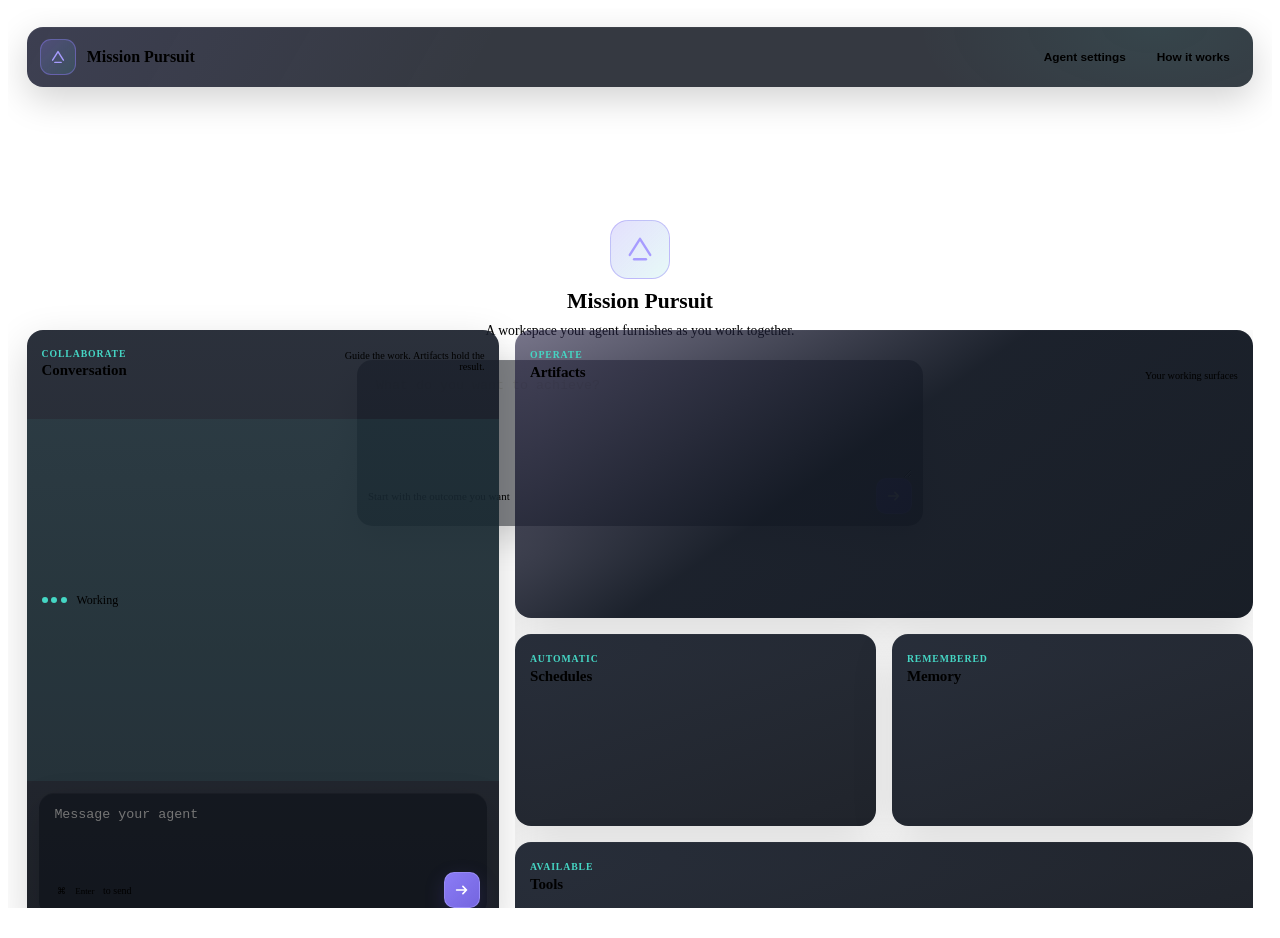
==== host/apps/mission_pursuit/ui/index.html @ bd322bb8 "Sync TrustyClaw" ====
<!DOCTYPE html>
<html lang="en">
<head>
<meta charset="utf-8">
<meta name="viewport" content="width=device-width, initial-scale=1">
<title>Mission Pursuit</title>
<link rel="stylesheet" href="/admin_ui.css">
<link rel="stylesheet" href="mission_pursuit.css">
</head>
<body>
<main class="app-shell">
  <header class="app-frame-head">
    <div class="app-title-group">
      <div class="app-mark" aria-hidden="true">
        <svg width="18" height="18" viewBox="0 0 20 20"><path d="M4 13.5 10 4l6 9.5" fill="none" stroke="currentColor" stroke-width="1.6" stroke-linecap="round" stroke-linejoin="round"/><path d="M6.5 16h7" stroke="currentColor" stroke-width="1.6" stroke-linecap="round"/></svg>
      </div>
      <div>
        <h1 class="app-frame-title">Mission Pursuit</h1>
      </div>
    </div>
    <div class="app-frame-actions">
      <button class="header-action" id="agent-settings-toggle" aria-expanded="false" aria-controls="agent-settings-popover" disabled>Agent settings</button>
      <button class="header-action" id="info-toggle" aria-expanded="false" aria-controls="info-popover">How it works</button>
      <div id="agent-settings-popover" class="anchored-popover settings-popover" role="dialog" aria-labelledby="agent-settings-title" hidden>
        <div class="settings-head">
          <div>
            <span class="popover-eyebrow">Agent</span>
            <h3 id="agent-settings-title">Choose how your agent works</h3>
            <p>These settings apply to chat and scheduled work.</p>
          </div>
          <button class="icon-button" id="agent-settings-cancel" aria-label="Close agent settings">&times;</button>
        </div>
        <div class="settings-fields">
          <label class="field">
            <span class="field-label">Runtime</span>
            <select id="agent-runtime"></select>
          </label>
          <label class="field">
            <span class="field-label">Model</span>
            <select id="agent-model"></select>
          </label>
          <label class="field">
            <span class="field-label">Effort</span>
            <select id="agent-effort"></select>
          </label>
        </div>
        <div id="agent-settings-warning" class="settings-warning" hidden>
          Changing the agent restarts its short-term memory. Your goal, artifacts,
          schedules, memories, and activity stay here.
        </div>
        <div class="settings-actions">
          <span id="agent-settings-note" class="muted"></span>
          <button class="settings-apply sm" id="agent-settings-apply" disabled>Apply changes</button>
        </div>
      </div>
      <div id="info-popover" class="anchored-popover info-popover" role="dialog" aria-labelledby="info-title" hidden>
        <div class="popover-head">
          <div>
            <span class="popover-eyebrow">Your workspace</span>
            <h3 id="info-title">How Mission Pursuit works</h3>
          </div>
        </div>
        <div class="info-steps">
          <div class="info-step">
            <span class="info-step-number">1</span>
            <div><strong>Set the mission together</strong><p>Tell the agent what you want to achieve and agree on how progress will be measured.</p></div>
          </div>
          <div class="info-step">
            <span class="info-step-number">2</span>
            <div><strong>Work through artifacts</strong><p>The agent builds plans, trackers, reports, and controls here. Open them to review or take action.</p></div>
          </div>
          <div class="info-step">
            <span class="info-step-number">3</span>
            <div><strong>Keep moving while you are away</strong><p>Schedules continue useful work, while memory keeps important decisions and preferences available.</p></div>
          </div>
        </div>
      </div>
    </div>
  </header>
  <div id="status" class="app-status" hidden></div>

  <div id="hero" class="hero" hidden>
    <div class="hero-inner">
      <div class="hero-mark" aria-hidden="true">
        <svg width="34" height="34" viewBox="0 0 20 20"><path d="M4 13.5 10 4l6 9.5" fill="none" stroke="currentColor" stroke-width="1.4" stroke-linecap="round" stroke-linejoin="round"/><path d="M6.5 16h7" stroke="currentColor" stroke-width="1.4" stroke-linecap="round"/></svg>
      </div>
      <h2 class="hero-title">Mission Pursuit</h2>
      <p class="hero-sub">A workspace your agent furnishes as you work together.</p>
      <div class="hero-composer composer-surface">
        <textarea id="hero-input" rows="3" placeholder="What do you want to achieve?"></textarea>
        <div class="hero-controls">
          <span>Start with the outcome you want</span>
          <button class="send-button" id="hero-send" aria-label="Start" title="Start mission">
            <svg width="18" height="18" viewBox="0 0 20 20" aria-hidden="true"><path d="M4 10h11M11 6l4 4-4 4" fill="none" stroke="currentColor" stroke-width="1.8" stroke-linecap="round" stroke-linejoin="round"/></svg>
          </button>
        </div>
      </div>
    </div>
  </div>

  <div id="workspace" class="workspace" hidden>
    <section class="conversation" aria-label="Conversation">
      <div class="conversation-head">
        <div><span class="panel-eyebrow">Collaborate</span><h2>Conversation</h2></div>
        <span class="conversation-note">Guide the work. Artifacts hold the result.</span>
      </div>
      <div id="goal-banner" class="goal-banner" hidden></div>
      <div id="feed" class="feed"></div>
      <div id="busy-bar" class="busy-bar" hidden>
        <span class="busy-dots" aria-hidden="true"><i></i><i></i><i></i></span>
        <span id="busy-text">Working</span>
        <button class="ghost sm" id="stop-task" hidden>Stop</button>
      </div>
      <div class="composer composer-surface">
        <textarea id="chat-input" rows="2" placeholder="Message your agent"></textarea>
        <div class="composer-footer">
          <span><kbd>⌘</kbd><kbd>Enter</kbd> to send</span>
          <button class="send-button" id="chat-send" aria-label="Send" title="Send message">
            <svg width="18" height="18" viewBox="0 0 20 20" aria-hidden="true"><path d="M4 10h11M11 6l4 4-4 4" fill="none" stroke="currentColor" stroke-width="1.8" stroke-linecap="round" stroke-linejoin="round"/></svg>
          </button>
        </div>
      </div>
    </section>
    <aside class="rail" aria-label="Workspace panels">
      <section class="rail-card artifacts-card">
        <div class="rail-head">
          <div><span class="panel-eyebrow">Operate</span><h2>Artifacts</h2></div>
          <span class="panel-hint">Your working surfaces</span>
        </div>
        <div id="artifacts" class="rail-list artifact-grid"></div>
      </section>
      <section class="rail-card schedules-card">
        <div class="rail-head">
          <div><span class="panel-eyebrow">Automatic</span><h2>Schedules</h2></div>
        </div>
        <div id="schedules" class="rail-list"></div>
      </section>
      <section class="rail-card memory-card">
        <div class="rail-head">
          <div><span class="panel-eyebrow">Remembered</span><h2>Memory</h2></div>
        </div>
        <div id="memories" class="rail-list"></div>
      </section>
      <section class="rail-card tools-card">
        <div class="rail-head">
          <div><span class="panel-eyebrow">Available</span><h2>Tools</h2></div>
        </div>
        <div id="tools" class="rail-list"></div>
      </section>
    </aside>
  </div>

  <div id="artifact-overlay" class="artifact-overlay" hidden>
    <div class="artifact-panel" role="dialog" aria-modal="true" aria-labelledby="artifact-title">
      <div class="artifact-head">
        <div class="artifact-head-main">
          <span class="panel-eyebrow">Artifact</span>
          <h2 id="artifact-title"></h2>
          <span id="artifact-updated" class="muted"></span>
        </div>
        <button class="artifact-delete-subtle" id="artifact-delete">Delete</button>
      </div>
      <div id="artifact-body" class="artifact-body"></div>
      <div class="artifact-actions">
        <button class="primary sm" id="artifact-close">Close</button>
      </div>
    </div>
  </div>
</main>
<script src="mission_pursuit.js"></script>
</body>
</html>
---- host/apps/mission_pursuit/ui/mission_pursuit.css ----
html { height: 100%; }

:root {
  --mp-primary: #8b7cf6;
  --mp-primary-strong: #a79cff;
  --mp-primary-soft: rgba(139, 124, 246, 0.14);
  --mp-secondary: #45d6c4;
  --mp-secondary-soft: rgba(69, 214, 196, 0.12);
  --chart-series: #8b7cf6;
}

body {
  background:
    radial-gradient(46rem 25rem at 12% -8%, rgba(139, 124, 246, 0.13), transparent 62%),
    radial-gradient(42rem 24rem at 96% 0%, rgba(69, 214, 196, 0.1), transparent 64%),
    linear-gradient(180deg, rgba(13, 17, 25, 0.98), var(--bg) 46%);
  min-height: 100%;
  padding: 0;
}

.app-shell {
  align-content: start;
  display: grid;
  gap: 1rem;
  grid-template-rows: auto minmax(0, 1fr) auto;
  min-height: 100vh;
  padding: clamp(0.7rem, 1.5vw, 1.25rem);
}

.app-frame-head {
  align-items: center;
  backdrop-filter: blur(18px);
  background:
    linear-gradient(120deg, rgba(139, 124, 246, 0.09), transparent 38%),
    radial-gradient(24rem 12rem at 92% 0%, rgba(69, 214, 196, 0.08), transparent 62%),
    rgba(15, 20, 29, 0.84);
  border: 1px solid var(--border);
  border-radius: 16px;
  box-shadow: inset 0 1px 0 rgba(255, 255, 255, 0.045), 0 12px 36px rgba(0, 0, 0, 0.18);
  display: flex;
  gap: 0.85rem;
  justify-content: space-between;
  min-width: 0;
  padding: 0.72rem 0.8rem;
  position: relative;
  z-index: 20;
}

.app-title-group,
.app-frame-actions {
  align-items: center;
  display: flex;
  gap: 0.65rem;
  min-width: 0;
}

.app-frame-actions { flex: 0 0 auto; position: relative; }

.app-mark {
  align-items: center;
  background: linear-gradient(135deg, rgba(139, 124, 246, 0.24), rgba(69, 214, 196, 0.12));
  border: 1px solid rgba(139, 124, 246, 0.44);
  border-radius: 11px;
  color: var(--mp-primary-strong);
  display: grid;
  flex: 0 0 2.15rem;
  height: 2.15rem;
  place-items: center;
  width: 2.15rem;
}

.app-frame-title {
  color: var(--text);
  font-size: 1rem;
  font-weight: 760;
  line-height: 1.1;
  margin: 0;
  text-transform: none;
}

.header-action {
  background: transparent;
  border: 1px solid transparent;
  border-radius: 9px;
  color: var(--text-dim);
  font-size: 0.74rem;
  font-weight: 650;
  padding: 0.4rem 0.58rem;
}

.header-action:hover,
.header-action[aria-expanded="true"] { background: var(--surface-2); border-color: var(--border); color: var(--text); }

.app-status {
  background: var(--mp-primary-soft);
  border: 1px solid rgba(139, 124, 246, 0.38);
  border-radius: 12px;
  color: #c9c3ff;
  font-family: var(--font-mono);
  font-size: 0.74rem;
  line-height: 1.4;
  padding: 0.5rem 0.65rem;
  white-space: normal;
}

.info-popover,
.settings-popover {
  background: linear-gradient(180deg, rgba(25, 32, 46, 0.99), rgba(14, 18, 27, 0.99));
  border: 1px solid var(--border-strong);
  border-radius: 15px;
  box-shadow: 0 24px 70px rgba(0, 0, 0, 0.48), inset 0 1px 0 rgba(255, 255, 255, 0.05);
  max-width: calc(100vw - 2rem);
  padding: 1rem;
}

.anchored-popover {
  position: absolute;
  right: 0;
  top: calc(100% + 0.65rem);
  z-index: 50;
}

.anchored-popover[hidden] { display: none; }

.info-popover h3,
.settings-popover h3 {
  color: var(--text);
  font-size: 1rem;
  letter-spacing: -0.01em;
  margin: 0.12rem 0 0;
  text-transform: none;
}

.popover-eyebrow,
.panel-eyebrow { color: var(--mp-secondary); font-size: 0.61rem; font-weight: 750; letter-spacing: 0.09em; text-transform: uppercase; }

.popover-head,
.settings-head { align-items: start; display: flex; gap: 0.8rem; justify-content: space-between; }

.icon-button {
  align-items: center;
  background: var(--surface-2);
  border: 1px solid var(--border);
  border-radius: 8px;
  color: var(--text-dim);
  display: inline-flex;
  flex: 0 0 auto;
  font-size: 1.1rem;
  height: 1.85rem;
  justify-content: center;
  padding: 0;
  width: 1.85rem;
}

.icon-button:hover { border-color: var(--border-strong); color: var(--text); }

.settings-popover {
  display: grid;
  gap: 0.75rem;
  width: min(38rem, calc(100vw - 2rem));
}

.settings-actions {
  align-items: center;
  display: flex;
  gap: 0.7rem;
  justify-content: space-between;
}

.settings-head p {
  color: var(--text-dim);
  font-size: 0.74rem;
  margin: 0;
}

.settings-fields {
  display: grid;
  gap: 0.6rem;
  grid-template-columns: repeat(3, minmax(0, 1fr));
}

.settings-fields select { width: 100%; }
.settings-actions .muted { font-size: 0.7rem; }

.settings-apply {
  background: rgba(139, 124, 246, 0.11);
  border: 1px solid rgba(139, 124, 246, 0.32);
  color: #c9c3ff;
  font-weight: 650;
}

.settings-apply:not(:disabled):hover {
  background: rgba(139, 124, 246, 0.18);
  border-color: rgba(139, 124, 246, 0.46);
}

.settings-warning {
  background: var(--mp-primary-soft);
  border: 1px solid rgba(139, 124, 246, 0.35);
  border-radius: 10px;
  color: #c9c3ff;
  font-size: 0.72rem;
  line-height: 1.45;
  padding: 0.55rem 0.65rem;
}

.settings-warning[hidden] { display: none; }

.info-popover { width: min(28rem, calc(100vw - 2rem)); }
.info-steps { display: grid; gap: 0.45rem; margin-top: 0.85rem; }
.info-step { align-items: start; background: rgba(9, 13, 20, 0.38); border: 1px solid var(--border); border-radius: 11px; display: grid; gap: 0.65rem; grid-template-columns: auto 1fr; padding: 0.65rem; }
.info-step-number { align-items: center; background: var(--mp-primary-soft); border: 1px solid rgba(139, 124, 246, 0.35); border-radius: 8px; color: var(--mp-primary-strong); display: flex; font-size: 0.68rem; font-weight: 750; height: 1.6rem; justify-content: center; width: 1.6rem; }
.info-step strong { color: var(--text); font-size: 0.78rem; }
.info-step p { color: var(--text-dim); font-size: 0.72rem; line-height: 1.45; margin: 0.12rem 0 0; }

/* ------------------------------------------------------------------ hero */

.hero {
  align-items: center;
  display: grid;
  justify-items: center;
  min-height: 60vh;
}

.hero-inner {
  animation: hero-in 0.5s ease-out;
  display: grid;
  gap: 0.6rem;
  justify-items: center;
  max-width: 34rem;
  width: 100%;
}

@keyframes hero-in {
  from { opacity: 0; transform: translateY(0.6rem); }
  to { opacity: 1; transform: none; }
}

.hero-mark {
  align-items: center;
  background: linear-gradient(135deg, rgba(139, 124, 246, 0.24), rgba(69, 214, 196, 0.13));
  border: 1px solid rgba(139, 124, 246, 0.42);
  border-radius: 18px;
  color: var(--mp-primary-strong);
  display: grid;
  height: 3.6rem;
  place-items: center;
  width: 3.6rem;
}

.hero-title {
  color: var(--text);
  font-size: 1.35rem;
  font-weight: 760;
  margin: 0;
}

.hero-sub {
  color: var(--text-dim);
  font-size: 0.86rem;
  margin: 0 0 0.7rem;
  text-align: center;
}

.hero-composer {
  display: grid;
  padding: 0.7rem;
  width: 100%;
}

.hero-composer textarea { min-height: 5.8rem; resize: vertical; }

.hero-controls {
  align-items: center;
  color: var(--text-dim);
  display: flex;
  font-size: 0.68rem;
  gap: 0.6rem;
  justify-content: space-between;
}

.composer-surface {
  background: rgba(9, 13, 20, 0.52);
  border: 1px solid var(--border-strong);
  border-radius: 15px;
  box-shadow: inset 0 1px 0 rgba(255, 255, 255, 0.025), 0 12px 35px rgba(0, 0, 0, 0.16);
  transition: border-color 140ms ease, box-shadow 140ms ease;
}

.composer-surface:focus-within { border-color: rgba(139, 124, 246, 0.58); box-shadow: 0 0 0 3px rgba(139, 124, 246, 0.09), 0 14px 36px rgba(0, 0, 0, 0.2); }
.composer-surface textarea { background: transparent; border: 0; box-shadow: none; color: var(--text); outline: 0; padding: 0.45rem 0.5rem; }

.send-button {
  align-items: center;
  background: linear-gradient(135deg, var(--mp-primary), #7465df);
  border: 1px solid rgba(177, 168, 255, 0.5);
  border-radius: 10px;
  box-shadow: 0 7px 20px rgba(86, 72, 190, 0.24);
  color: white;
  display: inline-flex;
  flex: 0 0 auto;
  height: 2.25rem;
  justify-content: center;
  padding: 0;
  width: 2.25rem;
}

.send-button:hover { background: linear-gradient(135deg, #9b8efb, #8172e8); transform: translateY(-1px); }

/* ------------------------------------------------------------- workspace */

.workspace {
  align-items: stretch;
  display: grid;
  gap: 1rem;
  grid-template-columns: minmax(20rem, 0.78fr) minmax(30rem, 1.22fr);
  min-height: 0;
}

.conversation {
  background: linear-gradient(180deg, rgba(20, 26, 38, 0.9), rgba(12, 16, 24, 0.92));
  border: 1px solid var(--border);
  border-radius: 16px;
  box-shadow: 0 14px 42px rgba(0, 0, 0, 0.16);
  display: grid;
  grid-template-rows: auto auto minmax(0, 1fr) auto auto;
  min-height: 37rem;
  overflow: hidden;
}

.conversation-head {
  align-items: center;
  border-bottom: 1px solid var(--border);
  display: flex;
  gap: 0.8rem;
  justify-content: space-between;
  padding: 0.8rem 0.9rem 0.72rem;
}

.conversation-head h2 { color: var(--text); font-size: 0.93rem; margin: 0.08rem 0 0; }
.conversation-note { color: var(--text-dim); font-size: 0.64rem; max-width: 10rem; text-align: right; }

.goal-banner {
  background: linear-gradient(90deg, var(--mp-secondary-soft), transparent 78%);
  border-bottom: 1px solid var(--border);
  color: var(--text);
  font-size: 0.8rem;
  line-height: 1.45;
  padding: 0.6rem 0.9rem;
}

.goal-kicker {
  color: var(--mp-secondary);
  font-size: 0.66rem;
  font-weight: 750;
  letter-spacing: 0.08em;
  margin-right: 0.5rem;
  text-transform: uppercase;
}

.goal-measurement {
  color: var(--muted);
  display: block;
  margin-top: 0.15rem;
}

.rail-item-title.mono {
  font-family: var(--mono, ui-monospace, monospace);
  font-size: 0.72rem;
}

.memory-content { white-space: pre-wrap; }

.feed {
  align-content: start;
  display: grid;
  gap: 0.55rem;
  overflow-y: auto;
  padding: 0.9rem;
}

.msg-row { display: flex; }
.msg-row.user { justify-content: flex-end; }
.msg-row.agent { justify-content: flex-start; }
.msg-row.event { justify-content: center; }

.msg {
  border: 1px solid var(--border);
  border-radius: 13px;
  max-width: 86%;
  padding: 0.58rem 0.72rem;
}

.msg .msg-body {
  color: var(--text);
  font-size: 0.83rem;
  line-height: 1.55;
  overflow-wrap: anywhere;
  white-space: pre-wrap;
}

.msg .msg-body code {
  background: rgba(10, 13, 19, 0.6);
  border-radius: 4px;
  font-family: var(--font-mono);
  font-size: 0.78rem;
  padding: 0.05rem 0.3rem;
}

.msg.user {
  background: linear-gradient(135deg, rgba(139, 124, 246, 0.18), rgba(139, 124, 246, 0.07));
  border-color: rgba(139, 124, 246, 0.38);
}

.interaction-message { display: grid; gap: 0.12rem; }
.interaction-context { color: var(--mp-primary-strong); font-size: 0.62rem; font-weight: 700; letter-spacing: 0.04em; text-transform: uppercase; }

.msg.agent { background: rgba(10, 13, 19, 0.5); }

.msg.error {
  background: var(--danger-soft);
  border-color: rgba(240, 112, 138, 0.4);
}

.msg.error .msg-body { color: var(--danger); font-family: var(--font-mono); font-size: 0.76rem; }

.msg-time {
  color: var(--text-dim);
  display: block;
  font-size: 0.62rem;
  margin-top: 0.28rem;
  text-align: right;
}

.msg-expand { margin-top: 0.4rem; }

.event-chip {
  align-items: center;
  background: var(--mp-secondary-soft);
  border: 1px solid rgba(69, 214, 196, 0.32);
  border-radius: 999px;
  color: var(--text-dim);
  display: inline-flex;
  font-size: 0.7rem;
  gap: 0.35rem;
  max-width: 90%;
  overflow: hidden;
  padding: 0.22rem 0.7rem;
  text-overflow: ellipsis;
  white-space: nowrap;
}

.event-chip svg { color: var(--mp-secondary); flex: 0 0 auto; }

.event-chip.clickable { cursor: pointer; }
.event-chip.clickable:hover { border-color: var(--mp-secondary); color: var(--text); }

.busy-bar {
  align-items: center;
  background: rgba(69, 214, 196, 0.07);
  border-top: 1px solid var(--border);
  color: var(--text-dim);
  display: flex;
  font-size: 0.75rem;
  gap: 0.6rem;
  padding: 0.5rem 0.9rem;
}

.busy-dots { display: inline-flex; gap: 0.22rem; }

.busy-dots i {
  animation: busy-pulse 1.2s ease-in-out infinite;
  background: var(--mp-secondary);
  border-radius: 50%;
  display: inline-block;
  height: 0.38rem;
  width: 0.38rem;
}

.busy-dots i:nth-child(2) { animation-delay: 0.18s; }
.busy-dots i:nth-child(3) { animation-delay: 0.36s; }

@keyframes busy-pulse {
  0%, 80%, 100% { opacity: 0.25; transform: scale(0.8); }
  40% { opacity: 1; transform: scale(1); }
}

.busy-bar button { margin-left: auto; }

.composer {
  display: grid;
  gap: 0.35rem;
  margin: 0.72rem;
  padding: 0.42rem 0.48rem 0.45rem;
}

.composer textarea { min-height: 3.3rem; resize: none; }
.composer-footer { align-items: center; color: var(--text-dim); display: flex; font-size: 0.62rem; justify-content: space-between; padding-left: 0.42rem; }
.composer-footer kbd { background: var(--surface-2); border: 1px solid var(--border); border-radius: 4px; color: var(--text-dim); font-family: var(--font-ui); font-size: 0.56rem; margin-right: 0.16rem; padding: 0.04rem 0.22rem; }

/* ------------------------------------------------------------------ rail */

.rail {
  align-content: stretch;
  display: grid;
  gap: 1rem;
  grid-template-areas:
    "artifacts artifacts"
    "schedules memory"
    "tools tools";
  grid-template-columns: repeat(2, minmax(0, 1fr));
  grid-template-rows: minmax(18rem, 1.5fr) minmax(11rem, 1fr) auto;
  min-width: 0;
}

.rail-card {
  background: linear-gradient(160deg, rgba(22, 29, 42, 0.92), rgba(13, 17, 25, 0.92));
  border: 1px solid var(--border);
  border-radius: 16px;
  box-shadow: 0 14px 42px rgba(0, 0, 0, 0.14), inset 0 1px 0 rgba(255, 255, 255, 0.025);
  display: grid;
  grid-template-rows: auto minmax(0, 1fr);
  min-height: 0;
  overflow: hidden;
  padding: 0.82rem;
}

.artifacts-card { background: linear-gradient(145deg, rgba(36, 32, 66, 0.62), rgba(16, 22, 33, 0.95) 45%, rgba(12, 18, 27, 0.95)); border-color: rgba(139, 124, 246, 0.28); grid-area: artifacts; }
.schedules-card { grid-area: schedules; }
.memory-card { grid-area: memory; }
.tools-card { grid-area: tools; }

.rail-head { align-items: end; border-bottom: 1px solid var(--border); display: flex; justify-content: space-between; margin-bottom: 0.7rem; padding: 0.08rem 0.12rem 0.65rem; }

.rail-head h2 {
  color: var(--text);
  font-size: 0.94rem;
  font-weight: 700;
  letter-spacing: -0.01em;
  margin: 0.08rem 0 0;
  text-transform: none;
}

.panel-hint { color: var(--text-dim); font-size: 0.64rem; }

.rail-list { align-content: start; display: grid; gap: 0.48rem; min-height: 0; overflow-y: auto; }
.artifacts-card .rail-list { max-height: none; }
.artifact-grid { grid-template-columns: repeat(auto-fit, minmax(12rem, 1fr)); }

.rail-item {
  align-items: center;
  background: rgba(8, 12, 18, 0.38);
  border: 1px solid var(--border);
  border-radius: 11px;
  display: flex;
  gap: 0.5rem;
  justify-content: space-between;
  padding: 0.58rem 0.65rem;
  transition: background 140ms ease, border-color 140ms ease, transform 140ms ease;
}

.rail-item.paused { opacity: 0.72; }

.rail-item.schedule { flex-wrap: wrap; }
.rail-item.schedule .rail-item-title { white-space: normal; }
.rail-item.schedule .rail-item-actions { margin-left: auto; }

.rail-item.clickable { cursor: pointer; }
.rail-item.clickable:hover { background: rgba(139, 124, 246, 0.1); border-color: rgba(139, 124, 246, 0.42); transform: translateY(-1px); }

.artifacts-card .rail-item {
  align-items: end;
  background: linear-gradient(145deg, rgba(139, 124, 246, 0.12), rgba(8, 12, 18, 0.48));
  min-height: 6.8rem;
  padding: 0.8rem;
  position: relative;
}

.artifacts-card .rail-item::before {
  background: linear-gradient(90deg, var(--mp-primary), var(--mp-secondary));
  border-radius: 999px;
  content: "";
  height: 3px;
  left: 0.8rem;
  opacity: 0.72;
  position: absolute;
  top: 0.72rem;
  width: 2.2rem;
}

.artifacts-card .rail-item-title { font-size: 0.86rem; }
.artifacts-card .rail-item-chevron { color: var(--mp-primary-strong); }

.rail-item-main { display: grid; gap: 0.18rem; min-width: 0; }

.rail-item-title {
  align-items: center;
  color: var(--text);
  display: flex;
  font-size: 0.8rem;
  font-weight: 650;
  gap: 0.4rem;
  overflow: hidden;
  text-overflow: ellipsis;
  white-space: nowrap;
}

.rail-item-sub {
  align-items: center;
  color: var(--text-dim);
  display: flex;
  font-size: 0.68rem;
  gap: 0.35rem;
  min-height: 0.9rem;
  overflow: hidden;
  text-overflow: ellipsis;
  white-space: nowrap;
}

.rail-item-actions { display: inline-flex; flex: 0 0 auto; gap: 0.35rem; }

.rail-item-chevron { color: var(--text-dim); font-size: 1.1rem; }

.state-dot {
  background: var(--text-dim);
  border-radius: 50%;
  display: inline-block;
  flex: 0 0 auto;
  height: 0.4rem;
  width: 0.4rem;
}

.state-dot.on { background: var(--ok); }

.tools-card .rail-list { display: flex; flex-wrap: wrap; max-height: 8rem; overflow-y: auto; }
.tools-card .rail-item { flex: 1 1 14rem; min-width: 0; padding: 0.48rem 0.58rem; }
.tools-card .rail-item-note { display: none; }
.tools-card .rail-item-actions button { opacity: 0.62; }
.tools-card .rail-item-actions button:hover { opacity: 1; }

.chip {
  background: var(--surface-2);
  border: 1px solid var(--border);
  border-radius: 999px;
  font-size: 0.62rem;
  padding: 0.08rem 0.42rem;
}

.chip.ok { background: var(--ok-soft); border-color: rgba(95, 214, 162, 0.4); color: var(--ok); }
.chip.bad { background: var(--danger-soft); border-color: rgba(240, 112, 138, 0.4); color: var(--danger); }

.empty-state {
  color: var(--text-dim);
  font-size: 0.75rem;
  line-height: 1.5;
  padding: 0.5rem 0.2rem;
}

/* ------------------------------------------------------- artifact overlay */

.artifact-overlay {
  align-items: center;
  backdrop-filter: blur(10px);
  background: rgba(5, 7, 12, 0.76);
  display: flex;
  inset: 0;
  justify-content: center;
  padding: 1.2rem;
  position: fixed;
  z-index: 30;
}

.artifact-overlay[hidden] { display: none; }

.artifact-panel {
  background: linear-gradient(145deg, rgba(28, 35, 51, 1), rgba(12, 16, 24, 1) 48%);
  border: 1px solid rgba(139, 124, 246, 0.3);
  border-radius: 18px;
  box-shadow: 0 30px 90px rgba(0, 0, 0, 0.58), inset 0 1px 0 rgba(255, 255, 255, 0.045);
  display: grid;
  grid-template-rows: auto minmax(0, 1fr) auto;
  max-height: 91vh;
  max-width: 64rem;
  overflow: hidden;
  width: 100%;
}

.artifact-head {
  align-items: start;
  border-bottom: 1px solid var(--border);
  display: flex;
  flex-wrap: wrap;
  gap: 0.8rem;
  justify-content: space-between;
  padding: 0.9rem 1rem 0.8rem;
}

.artifact-head-main { display: grid; gap: 0.1rem; }

.artifact-head h2 {
  color: var(--text);
  font-size: 1.05rem;
  margin: 0;
}

.artifact-head .muted { color: var(--text-dim); font-size: 0.7rem; }

.artifact-actions {
  border-top: 1px solid var(--border);
  display: flex;
  gap: 0.4rem;
  justify-content: flex-end;
  padding: 0.72rem 1rem;
}

.artifact-delete-subtle {
  background: transparent;
  border: 1px solid transparent;
  border-radius: 8px;
  color: var(--text-dim);
  font-size: 0.67rem;
  padding: 0.28rem 0.44rem;
}

.artifact-delete-subtle:hover { background: var(--danger-soft); border-color: rgba(240, 112, 138, 0.25); color: var(--danger); }

.artifact-body {
  display: grid;
  gap: 0.82rem;
  grid-template-columns: repeat(2, minmax(0, 1fr));
  overflow-y: auto;
  padding: 1rem;
}

.artifact-body > .b-heading,
.artifact-body > .b-text,
.artifact-body > .b-callout,
.artifact-body > .b-details,
.artifact-body > .b-list,
.artifact-body > .b-table-wrap,
.artifact-body > .b-checklist,
.artifact-body > .b-timeline,
.artifact-body > .b-kanban,
.artifact-body > .b-code,
.artifact-body > .b-divider,
.artifact-body > .b-chart,
.artifact-body > .artifact-json { grid-column: 1 / -1; }

.artifact-json {
  background: rgba(10, 13, 19, 0.6);
  border: 1px solid var(--border);
  border-radius: var(--radius-sm);
  color: var(--text);
  font-family: var(--font-mono);
  font-size: 0.74rem;
  line-height: 1.55;
  margin: 0;
  overflow-x: auto;
  padding: 0.7rem;
}

/* ---------------------------------------------------------------- blocks */

.b-heading { color: var(--text); font-weight: 740; }
.b-heading.b-h1 { font-size: 1.1rem; }
.b-heading.b-h2 { font-size: 0.95rem; }
.b-heading.b-h3 { color: var(--text-dim); font-size: 0.8rem; letter-spacing: 0.05em; text-transform: uppercase; }

.b-text { color: var(--text); font-size: 0.83rem; line-height: 1.6; margin: 0; overflow-wrap: anywhere; }

.b-text code, .b-code pre {
  background: rgba(10, 13, 19, 0.6);
  border-radius: 4px;
  font-family: var(--font-mono);
}

.b-text code { font-size: 0.76rem; padding: 0.05rem 0.3rem; }

.b-callout {
  background: rgba(55, 151, 255, 0.08);
  border: 1px solid rgba(55, 151, 255, 0.32);
  border-left-width: 3px;
  border-radius: var(--radius-sm);
  display: grid;
  gap: 0.25rem;
  padding: 0.65rem 0.75rem;
}

.b-callout.success { background: var(--ok-soft); border-color: rgba(95, 214, 162, 0.4); }
.b-callout.warning { background: rgba(245, 183, 74, 0.1); border-color: rgba(245, 183, 74, 0.42); }
.b-callout.danger { background: rgba(241, 100, 100, 0.09); border-color: rgba(241, 100, 100, 0.4); }
.callout-title { color: var(--text); font-size: 0.78rem; font-weight: 700; }
.callout-text { color: var(--text); font-size: 0.8rem; line-height: 1.5; overflow-wrap: anywhere; }

.b-metrics {
  display: grid;
  gap: 0.55rem;
  grid-template-columns: repeat(auto-fit, minmax(8.5rem, 1fr));
}

.metric-tile {
  background: rgba(10, 13, 19, 0.5);
  border: 1px solid var(--border);
  border-radius: var(--radius-sm);
  display: grid;
  gap: 0.15rem;
  padding: 0.6rem 0.7rem;
}

.metric-label { color: var(--text-dim); font-size: 0.66rem; letter-spacing: 0.04em; text-transform: uppercase; }
.metric-value { color: var(--text); font-size: 1.15rem; font-weight: 740; }
.metric-delta { font-size: 0.7rem; font-weight: 650; }
.metric-delta.up { color: var(--ok); }
.metric-delta.down { color: var(--danger); }

.b-cards {
  display: grid;
  gap: 0.55rem;
  grid-template-columns: repeat(auto-fit, minmax(11rem, 1fr));
}

.artifact-card {
  background: rgba(10, 13, 19, 0.42);
  border: 1px solid var(--border);
  border-radius: var(--radius-sm);
  display: grid;
  gap: 0.4rem;
  min-width: 0;
  padding: 0.65rem 0.7rem;
}

.artifact-card.info { border-top-color: rgba(55, 151, 255, 0.7); }
.artifact-card.success { border-top-color: var(--ok); }
.artifact-card.warning { border-top-color: #f5b74a; }
.artifact-card.danger { border-top-color: var(--danger); }
.card-head { align-items: center; display: flex; gap: 0.45rem; justify-content: space-between; }
.card-title { color: var(--text); font-size: 0.8rem; font-weight: 700; overflow-wrap: anywhere; }
.card-badge { background: var(--surface-2); border: 1px solid var(--border); border-radius: 999px; color: var(--text-dim); flex: 0 0 auto; font-size: 0.62rem; padding: 0.1rem 0.38rem; }
.card-text { color: var(--text-dim); font-size: 0.76rem; line-height: 1.5; overflow-wrap: anywhere; }

.b-details { border-top: 1px solid var(--border); display: grid; margin: 0; }
.detail-row { border-bottom: 1px solid var(--border); display: grid; gap: 0.7rem; grid-template-columns: minmax(6rem, 0.35fr) minmax(0, 1fr); padding: 0.42rem 0.2rem; }
.detail-row dt { color: var(--text-dim); font-size: 0.7rem; font-weight: 650; }
.detail-row dd { color: var(--text); font-size: 0.78rem; line-height: 1.45; margin: 0; overflow-wrap: anywhere; }

.b-list { color: var(--text); display: grid; font-size: 0.8rem; gap: 0.3rem; line-height: 1.5; margin: 0; padding-left: 1.35rem; }
.b-list li { padding-left: 0.15rem; }

.b-table-wrap { overflow-x: auto; }

.b-table { border-collapse: collapse; font-size: 0.78rem; width: 100%; }

.b-table th {
  border-bottom: 1px solid var(--border-strong);
  color: var(--text-dim);
  font-size: 0.66rem;
  letter-spacing: 0.05em;
  padding: 0.4rem 0.55rem;
  text-align: left;
  text-transform: uppercase;
  white-space: nowrap;
}

.b-table td {
  border-bottom: 1px solid var(--border);
  color: var(--text);
  padding: 0.42rem 0.55rem;
  vertical-align: top;
}

.b-checklist { display: grid; gap: 0.3rem; list-style: none; margin: 0; padding: 0; }

.b-checklist li {
  align-items: baseline;
  color: var(--text);
  display: flex;
  font-size: 0.82rem;
  gap: 0.5rem;
  line-height: 1.5;
}

.b-checklist li.done { color: var(--text-dim); text-decoration: line-through; }

.check-mark {
  border: 1px solid var(--border-strong);
  border-radius: 5px;
  color: var(--ok);
  flex: 0 0 auto;
  font-size: 0.68rem;
  height: 0.95rem;
  line-height: 0.9rem;
  text-align: center;
  width: 0.95rem;
}

.b-checklist li.done .check-mark { background: var(--ok-soft); border-color: rgba(95, 214, 162, 0.5); }

.b-progress { align-items: center; display: flex; gap: 0.6rem; }

.progress-label { color: var(--text-dim); flex: 0 0 auto; font-size: 0.74rem; }

.progress-track {
  background: rgba(10, 13, 19, 0.7);
  border: 1px solid var(--border);
  border-radius: 999px;
  flex: 1;
  height: 0.55rem;
  overflow: hidden;
}

.progress-fill {
  background: linear-gradient(90deg, var(--mp-secondary), var(--chart-series));
  border-radius: 999px;
  display: block;
  height: 100%;
}

.progress-value { color: var(--text); flex: 0 0 auto; font-size: 0.74rem; font-weight: 650; }

.b-timeline { display: grid; list-style: none; margin: 0; padding: 0; }
.b-timeline li { display: grid; gap: 0.55rem; grid-template-columns: 0.9rem minmax(0, 1fr); min-height: 2.65rem; position: relative; }
.b-timeline li:not(:last-child)::before { background: var(--border-strong); content: ""; height: 100%; left: 0.39rem; position: absolute; top: 0.75rem; width: 1px; }
.timeline-marker { background: var(--surface-2); border: 2px solid var(--border-strong); border-radius: 50%; height: 0.62rem; margin-top: 0.22rem; position: relative; width: 0.62rem; z-index: 1; }
.b-timeline li.done .timeline-marker { background: var(--ok); border-color: var(--ok); }
.b-timeline li.current .timeline-marker { background: var(--mp-primary); border-color: var(--mp-primary); box-shadow: 0 0 0 3px var(--mp-primary-soft); }
.timeline-content { display: grid; gap: 0.15rem; padding-bottom: 0.55rem; }
.timeline-head { align-items: baseline; display: flex; gap: 0.55rem; justify-content: space-between; }
.timeline-title { color: var(--text); font-size: 0.8rem; font-weight: 650; }
.timeline-time { color: var(--text-dim); flex: 0 0 auto; font-size: 0.66rem; }
.timeline-text { color: var(--text-dim); font-size: 0.75rem; line-height: 1.45; overflow-wrap: anywhere; }

.b-kanban { display: grid; gap: 0.55rem; grid-auto-columns: minmax(10.5rem, 1fr); grid-auto-flow: column; overflow-x: auto; padding-bottom: 0.2rem; }
.kanban-column { background: rgba(10, 13, 19, 0.34); border: 1px solid var(--border); border-radius: var(--radius-sm); display: grid; gap: 0.45rem; grid-template-rows: auto 1fr; padding: 0.55rem; }
.kanban-title { align-items: center; color: var(--text); display: flex; font-size: 0.72rem; font-weight: 700; gap: 0.4rem; justify-content: space-between; text-transform: uppercase; }
.kanban-title span { background: var(--surface-2); border-radius: 999px; color: var(--text-dim); font-size: 0.62rem; min-width: 1.25rem; padding: 0.08rem 0.28rem; text-align: center; }
.kanban-items { align-content: start; display: grid; gap: 0.35rem; }
.kanban-item { background: var(--surface-2); border: 1px solid var(--border); border-radius: 5px; color: var(--text); font-size: 0.74rem; line-height: 1.4; overflow-wrap: anywhere; padding: 0.45rem 0.5rem; }
.kanban-empty { color: var(--text-dim); font-size: 0.7rem; padding: 0.4rem 0.15rem; }

.b-code { position: relative; }

.b-code pre {
  border: 1px solid var(--border);
  border-radius: var(--radius-sm);
  color: var(--text);
  font-size: 0.74rem;
  line-height: 1.55;
  margin: 0;
  overflow-x: auto;
  padding: 0.7rem;
}

.code-lang {
  color: var(--text-dim);
  font-family: var(--font-mono);
  font-size: 0.62rem;
  position: absolute;
  right: 0.6rem;
  top: 0.45rem;
}

.b-control {
  background: rgba(10, 13, 19, 0.38);
  border: 1px solid var(--border);
  border-radius: var(--radius-sm);
  min-width: 0;
  padding: 0.65rem 0.7rem;
}

.b-control[aria-busy="true"] { opacity: 0.72; }

.b-button-control { display: flex; }

.b-control-button {
  border-radius: 6px;
  font-size: 0.76rem;
  font-weight: 700;
  min-height: 2.15rem;
  padding: 0.45rem 0.75rem;
}

.b-control-button.primary { background: var(--mp-primary); border-color: var(--mp-primary); color: #ffffff; }
.b-control-button.neutral { background: var(--surface-2); border-color: var(--border-strong); color: var(--text); }
.b-control-button.danger { background: var(--danger-soft); border-color: rgba(240, 112, 138, 0.5); color: var(--danger); }

.control-label { color: var(--text); font-size: 0.78rem; font-weight: 650; line-height: 1.4; overflow-wrap: anywhere; }

.b-toggle-control {
  align-items: center;
  cursor: pointer;
  display: flex;
  gap: 0.7rem;
  justify-content: space-between;
}

.b-toggle-control input { height: 1px; opacity: 0; position: absolute; width: 1px; }

.toggle-track {
  background: var(--surface-2);
  border: 1px solid var(--border-strong);
  border-radius: 999px;
  flex: 0 0 auto;
  height: 1.25rem;
  padding: 0.13rem;
  transition: background 120ms ease;
  width: 2.2rem;
}

.toggle-track span {
  background: var(--text-dim);
  border-radius: 50%;
  display: block;
  height: 0.86rem;
  transition: transform 120ms ease;
  width: 0.86rem;
}

.b-toggle-control input:checked + .toggle-track { background: var(--mp-primary-soft); border-color: rgba(139, 124, 246, 0.58); }
.b-toggle-control input:checked + .toggle-track span { background: var(--mp-primary-strong); transform: translateX(0.92rem); }
.b-toggle-control input:focus-visible + .toggle-track { outline: 2px solid var(--mp-primary-strong); outline-offset: 2px; }
.b-toggle-control:has(input:disabled) { cursor: default; }

.b-field-control { display: grid; gap: 0.4rem; }
.field-input-row { display: flex; gap: 0.45rem; min-width: 0; }
.field-input-row input { flex: 1 1 auto; min-width: 0; }
.field-input-row button { flex: 0 0 auto; }

.field-submit-button {
  align-items: center;
  background: var(--mp-primary-soft);
  border: 1px solid rgba(139, 124, 246, 0.32);
  border-radius: 8px;
  color: var(--mp-primary-strong);
  display: inline-flex;
  height: 2.2rem;
  justify-content: center;
  padding: 0;
  width: 2.2rem;
}

.field-submit-button:hover { background: rgba(139, 124, 246, 0.22); border-color: rgba(139, 124, 246, 0.5); }

.b-divider { border: 0; border-top: 1px solid var(--border); margin: 0.2rem 0; }

.b-chart { margin: 0; }

.chart-label { color: var(--text-dim); font-size: 0.74rem; font-weight: 650; margin-bottom: 0.35rem; }

.chart-frame { position: relative; }

.chart-frame svg { display: block; height: auto; width: 100%; }

.chart-grid { stroke: var(--border); stroke-width: 1; }
.chart-axis { stroke: var(--border-strong); stroke-width: 1; }
.chart-tick { fill: var(--text-dim); font-family: var(--font-ui); font-size: 10px; }

.chart-dot { opacity: 0; }
.chart-frame:hover .chart-dot { opacity: 1; }

.chart-tooltip {
  background: var(--surface-2, #1a2230);
  border: 1px solid var(--border-strong);
  border-radius: var(--radius-sm);
  color: var(--text);
  font-size: 0.7rem;
  padding: 0.25rem 0.5rem;
  pointer-events: none;
  position: absolute;
  transform: translate(-50%, -100%);
  white-space: nowrap;
  z-index: 5;
}

/* ------------------------------------------------------------ responsive */

/* On wide viewports the workspace owns the iframe height: the document
   never scrolls, only the feed and the rail panels do, so the composer and
   panel heads stay pinned. Narrow viewports stack the panels into one
   column and keep the natural document scroll instead (the host page is
   already locked while an app tab is open, so it stays a single
   scrollbar). */
@media (min-width: 861px) {
  html, body { height: 100%; overflow: hidden; }

  .app-shell {
    height: 100%;
    min-height: 0;
  }

  .conversation { min-height: 0; }

  .rail {
    min-height: 0;
    overflow-y: auto;
    overscroll-behavior: contain;
  }
}

@media (max-width: 860px) {
  .app-frame-head { flex-wrap: wrap; }
  .app-frame-actions { flex: 1 1 100%; justify-content: space-between; }
  #agent-settings-toggle {
    max-width: calc(100% - 7rem);
    overflow: hidden;
    text-overflow: ellipsis;
    white-space: nowrap;
  }
  .anchored-popover {
    left: 0;
    max-width: none;
    right: 0;
    top: calc(100% + 0.55rem);
    width: auto;
  }
  .workspace { grid-template-columns: minmax(0, 1fr); }
  /* Chat owns the first screen like a native messaging app: the feed
     scrolls inside it with the composer pinned at the bottom, and the rail
     cards sit below the fold. The offset covers the shell padding and the
     wrapped two-row app header above the conversation. */
  .conversation { height: calc(100dvh - 9.6rem); min-height: 24rem; }
  /* There is no command key on a phone; the send button is the affordance. */
  .composer-footer > span { display: none; }
  .composer-footer { justify-content: flex-end; }
  /* Thumb-sized send target, and 16px fields so iOS does not zoom the page
     when a control is focused. */
  .send-button { height: 2.75rem; width: 2.75rem; }
  .composer textarea, .hero-composer textarea, .settings-fields select { font-size: 16px; }
  .rail {
    grid-template-areas:
      "artifacts"
      "schedules"
      "memory"
      "tools";
    grid-template-columns: minmax(0, 1fr);
    grid-template-rows: minmax(16rem, auto) auto auto auto;
  }
  .artifact-body { grid-template-columns: minmax(0, 1fr); }
  .msg { max-width: 92%; }
  .hero { min-height: 52vh; }
  .rail-item { flex-wrap: wrap; }
  .detail-row { grid-template-columns: 1fr; gap: 0.15rem; }
  .settings-fields { grid-template-columns: 1fr; }
}

@media (max-width: 520px) {
  .app-shell { gap: 0.7rem; padding: 0.55rem; }
  .app-frame-head { border-radius: 13px; padding: 0.62rem; }
  .app-frame-actions { gap: 0.25rem; }
  .header-action { font-size: 0.68rem; padding: 0.36rem 0.42rem; }
  .anchored-popover { left: -0.05rem; right: -0.05rem; }
  .settings-actions { align-items: stretch; flex-direction: column; }
  .settings-actions button { width: 100%; }
  .artifact-overlay { align-items: stretch; padding: 0.45rem; }
  .artifact-panel {
    border-radius: 14px;
    height: calc(100vh - 0.9rem);
    height: calc(100dvh - 0.9rem);
    max-height: calc(100vh - 0.9rem);
    max-height: calc(100dvh - 0.9rem);
  }
  .artifact-body { padding: 0.75rem; }
  .artifact-grid { grid-template-columns: minmax(0, 1fr); }
}

@media (prefers-reduced-motion: reduce) {
  .hero-inner { animation: none; }
  .busy-dots i { animation: none; opacity: 0.8; }
}
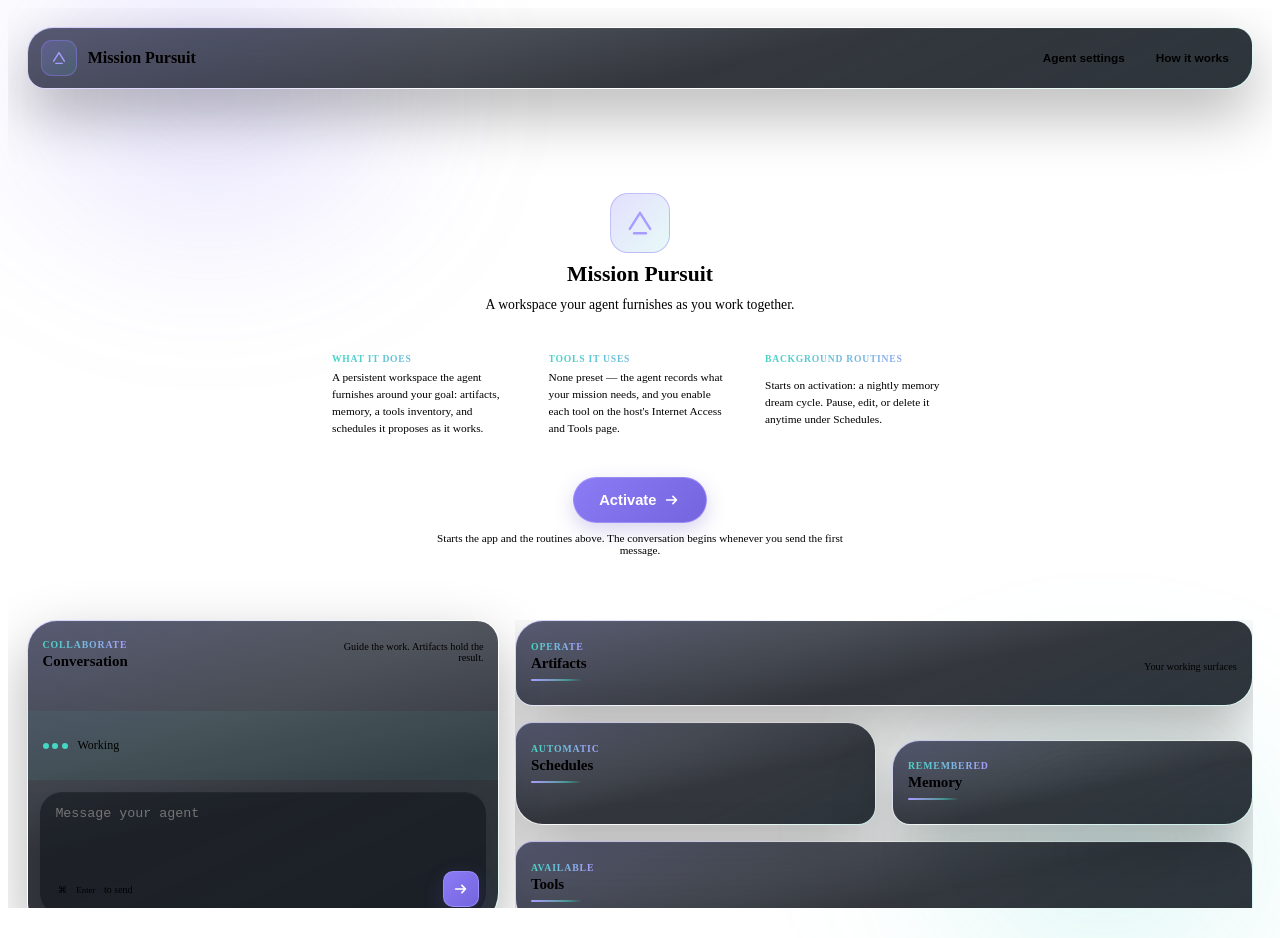
==== commit e75ed1fd: "Sync TrustyClaw" ====
--- a/host/apps/mission_pursuit/ui/index.html
+++ b/host/apps/mission_pursuit/ui/index.html
@@ -5,6 +5,7 @@
 <meta name="viewport" content="width=device-width, initial-scale=1">
 <title>Mission Pursuit</title>
 <link rel="stylesheet" href="/admin_ui.css">
+<link rel="stylesheet" href="/workspace-kit/view_blocks.css">
 <link rel="stylesheet" href="mission_pursuit.css">
 </head>
 <body>
@@ -19,6 +20,7 @@
       </div>
     </div>
     <div class="app-frame-actions">
+      <button class="header-action danger" id="deactivate-app" hidden>Deactivate</button>
       <button class="header-action" id="agent-settings-toggle" aria-expanded="false" aria-controls="agent-settings-popover" disabled>Agent settings</button>
       <button class="header-action" id="info-toggle" aria-expanded="false" aria-controls="info-popover">How it works</button>
       <div id="agent-settings-popover" class="anchored-popover settings-popover" role="dialog" aria-labelledby="agent-settings-title" hidden>
@@ -86,14 +88,26 @@
       </div>
       <h2 class="hero-title">Mission Pursuit</h2>
       <p class="hero-sub">A workspace your agent furnishes as you work together.</p>
-      <div class="hero-composer composer-surface">
-        <textarea id="hero-input" rows="3" placeholder="What do you want to achieve?"></textarea>
-        <div class="hero-controls">
-          <span>Start with the outcome you want</span>
-          <button class="send-button" id="hero-send" aria-label="Start" title="Start mission">
+      <div class="hero-about">
+        <div class="hero-about-block">
+          <span class="hero-about-label">What it does</span>
+          <p>A persistent workspace the agent furnishes around your goal: artifacts, memory, a tools inventory, and schedules it proposes as it works.</p>
+        </div>
+        <div class="hero-about-block">
+          <span class="hero-about-label">Tools it uses</span>
+          <p>None preset — the agent records what your mission needs, and you enable each tool on the host's Internet Access and Tools page.</p>
+        </div>
+        <div class="hero-about-block">
+          <span class="hero-about-label">Background routines</span>
+          <p>Starts on activation: a nightly memory dream cycle. Pause, edit, or delete it anytime under Schedules.</p>
+        </div>
+      </div>
+      <div class="hero-actions">
+        <button class="send-button with-label" id="hero-send" aria-label="Activate" title="Activate this workspace">
+            <span>Activate</span>
             <svg width="18" height="18" viewBox="0 0 20 20" aria-hidden="true"><path d="M4 10h11M11 6l4 4-4 4" fill="none" stroke="currentColor" stroke-width="1.8" stroke-linecap="round" stroke-linejoin="round"/></svg>
           </button>
-        </div>
+        <span class="hero-hint" id="hero-hint">Starts the app and the routines above. The conversation begins whenever you send the first message.</span>
       </div>
     </div>
   </div>
@@ -167,6 +181,7 @@
     </div>
   </div>
 </main>
+<script src="/workspace-kit/view_blocks.js"></script>
 <script src="mission_pursuit.js"></script>
 </body>
 </html>
--- a/host/apps/mission_pursuit/ui/mission_pursuit.css
+++ b/host/apps/mission_pursuit/ui/mission_pursuit.css
@@ -369,11 +369,12 @@
   font-size: 0.72rem;
 }
 
-.memory-content { white-space: pre-wrap; }
+.rail-item-sub.memory-content { white-space: pre-wrap; }
 
 .feed {
   align-content: start;
   display: grid;
+  grid-template-columns: minmax(0, 1fr);
   gap: 0.55rem;
   overflow-y: auto;
   padding: 0.9rem;
@@ -446,8 +447,7 @@
   max-width: 90%;
   overflow: hidden;
   padding: 0.22rem 0.7rem;
-  text-overflow: ellipsis;
-  white-space: nowrap;
+  white-space: normal;
 }
 
 .event-chip svg { color: var(--mp-secondary); flex: 0 0 auto; }
@@ -594,28 +594,28 @@
 .rail-item-main { display: grid; gap: 0.18rem; min-width: 0; }
 
 .rail-item-title {
-  align-items: center;
   color: var(--text);
-  display: flex;
+  display: block;
   font-size: 0.8rem;
   font-weight: 650;
-  gap: 0.4rem;
   overflow: hidden;
   text-overflow: ellipsis;
   white-space: nowrap;
 }
 
+.rail-item-title .state-dot { margin-right: 0.35rem; }
+
 .rail-item-sub {
-  align-items: center;
-  color: var(--text-dim);
-  display: flex;
+  color: var(--text-dim);
+  display: block;
   font-size: 0.68rem;
-  gap: 0.35rem;
   min-height: 0.9rem;
   overflow: hidden;
   text-overflow: ellipsis;
   white-space: nowrap;
 }
+
+.rail-item-sub .chip { margin-right: 0.25rem; vertical-align: middle; }
 
 .rail-item-actions { display: inline-flex; flex: 0 0 auto; gap: 0.35rem; }
 
@@ -634,7 +634,7 @@
 
 .tools-card .rail-list { display: flex; flex-wrap: wrap; max-height: 8rem; overflow-y: auto; }
 .tools-card .rail-item { flex: 1 1 14rem; min-width: 0; padding: 0.48rem 0.58rem; }
-.tools-card .rail-item-note { display: none; }
+.tools-card .rail-item-sub:last-child { display: none; }
 .tools-card .rail-item-actions button { opacity: 0.62; }
 .tools-card .rail-item-actions button:hover { opacity: 1; }
 
@@ -759,318 +759,6 @@
   padding: 0.7rem;
 }
 
-/* ---------------------------------------------------------------- blocks */
-
-.b-heading { color: var(--text); font-weight: 740; }
-.b-heading.b-h1 { font-size: 1.1rem; }
-.b-heading.b-h2 { font-size: 0.95rem; }
-.b-heading.b-h3 { color: var(--text-dim); font-size: 0.8rem; letter-spacing: 0.05em; text-transform: uppercase; }
-
-.b-text { color: var(--text); font-size: 0.83rem; line-height: 1.6; margin: 0; overflow-wrap: anywhere; }
-
-.b-text code, .b-code pre {
-  background: rgba(10, 13, 19, 0.6);
-  border-radius: 4px;
-  font-family: var(--font-mono);
-}
-
-.b-text code { font-size: 0.76rem; padding: 0.05rem 0.3rem; }
-
-.b-callout {
-  background: rgba(55, 151, 255, 0.08);
-  border: 1px solid rgba(55, 151, 255, 0.32);
-  border-left-width: 3px;
-  border-radius: var(--radius-sm);
-  display: grid;
-  gap: 0.25rem;
-  padding: 0.65rem 0.75rem;
-}
-
-.b-callout.success { background: var(--ok-soft); border-color: rgba(95, 214, 162, 0.4); }
-.b-callout.warning { background: rgba(245, 183, 74, 0.1); border-color: rgba(245, 183, 74, 0.42); }
-.b-callout.danger { background: rgba(241, 100, 100, 0.09); border-color: rgba(241, 100, 100, 0.4); }
-.callout-title { color: var(--text); font-size: 0.78rem; font-weight: 700; }
-.callout-text { color: var(--text); font-size: 0.8rem; line-height: 1.5; overflow-wrap: anywhere; }
-
-.b-metrics {
-  display: grid;
-  gap: 0.55rem;
-  grid-template-columns: repeat(auto-fit, minmax(8.5rem, 1fr));
-}
-
-.metric-tile {
-  background: rgba(10, 13, 19, 0.5);
-  border: 1px solid var(--border);
-  border-radius: var(--radius-sm);
-  display: grid;
-  gap: 0.15rem;
-  padding: 0.6rem 0.7rem;
-}
-
-.metric-label { color: var(--text-dim); font-size: 0.66rem; letter-spacing: 0.04em; text-transform: uppercase; }
-.metric-value { color: var(--text); font-size: 1.15rem; font-weight: 740; }
-.metric-delta { font-size: 0.7rem; font-weight: 650; }
-.metric-delta.up { color: var(--ok); }
-.metric-delta.down { color: var(--danger); }
-
-.b-cards {
-  display: grid;
-  gap: 0.55rem;
-  grid-template-columns: repeat(auto-fit, minmax(11rem, 1fr));
-}
-
-.artifact-card {
-  background: rgba(10, 13, 19, 0.42);
-  border: 1px solid var(--border);
-  border-radius: var(--radius-sm);
-  display: grid;
-  gap: 0.4rem;
-  min-width: 0;
-  padding: 0.65rem 0.7rem;
-}
-
-.artifact-card.info { border-top-color: rgba(55, 151, 255, 0.7); }
-.artifact-card.success { border-top-color: var(--ok); }
-.artifact-card.warning { border-top-color: #f5b74a; }
-.artifact-card.danger { border-top-color: var(--danger); }
-.card-head { align-items: center; display: flex; gap: 0.45rem; justify-content: space-between; }
-.card-title { color: var(--text); font-size: 0.8rem; font-weight: 700; overflow-wrap: anywhere; }
-.card-badge { background: var(--surface-2); border: 1px solid var(--border); border-radius: 999px; color: var(--text-dim); flex: 0 0 auto; font-size: 0.62rem; padding: 0.1rem 0.38rem; }
-.card-text { color: var(--text-dim); font-size: 0.76rem; line-height: 1.5; overflow-wrap: anywhere; }
-
-.b-details { border-top: 1px solid var(--border); display: grid; margin: 0; }
-.detail-row { border-bottom: 1px solid var(--border); display: grid; gap: 0.7rem; grid-template-columns: minmax(6rem, 0.35fr) minmax(0, 1fr); padding: 0.42rem 0.2rem; }
-.detail-row dt { color: var(--text-dim); font-size: 0.7rem; font-weight: 650; }
-.detail-row dd { color: var(--text); font-size: 0.78rem; line-height: 1.45; margin: 0; overflow-wrap: anywhere; }
-
-.b-list { color: var(--text); display: grid; font-size: 0.8rem; gap: 0.3rem; line-height: 1.5; margin: 0; padding-left: 1.35rem; }
-.b-list li { padding-left: 0.15rem; }
-
-.b-table-wrap { overflow-x: auto; }
-
-.b-table { border-collapse: collapse; font-size: 0.78rem; width: 100%; }
-
-.b-table th {
-  border-bottom: 1px solid var(--border-strong);
-  color: var(--text-dim);
-  font-size: 0.66rem;
-  letter-spacing: 0.05em;
-  padding: 0.4rem 0.55rem;
-  text-align: left;
-  text-transform: uppercase;
-  white-space: nowrap;
-}
-
-.b-table td {
-  border-bottom: 1px solid var(--border);
-  color: var(--text);
-  padding: 0.42rem 0.55rem;
-  vertical-align: top;
-}
-
-.b-checklist { display: grid; gap: 0.3rem; list-style: none; margin: 0; padding: 0; }
-
-.b-checklist li {
-  align-items: baseline;
-  color: var(--text);
-  display: flex;
-  font-size: 0.82rem;
-  gap: 0.5rem;
-  line-height: 1.5;
-}
-
-.b-checklist li.done { color: var(--text-dim); text-decoration: line-through; }
-
-.check-mark {
-  border: 1px solid var(--border-strong);
-  border-radius: 5px;
-  color: var(--ok);
-  flex: 0 0 auto;
-  font-size: 0.68rem;
-  height: 0.95rem;
-  line-height: 0.9rem;
-  text-align: center;
-  width: 0.95rem;
-}
-
-.b-checklist li.done .check-mark { background: var(--ok-soft); border-color: rgba(95, 214, 162, 0.5); }
-
-.b-progress { align-items: center; display: flex; gap: 0.6rem; }
-
-.progress-label { color: var(--text-dim); flex: 0 0 auto; font-size: 0.74rem; }
-
-.progress-track {
-  background: rgba(10, 13, 19, 0.7);
-  border: 1px solid var(--border);
-  border-radius: 999px;
-  flex: 1;
-  height: 0.55rem;
-  overflow: hidden;
-}
-
-.progress-fill {
-  background: linear-gradient(90deg, var(--mp-secondary), var(--chart-series));
-  border-radius: 999px;
-  display: block;
-  height: 100%;
-}
-
-.progress-value { color: var(--text); flex: 0 0 auto; font-size: 0.74rem; font-weight: 650; }
-
-.b-timeline { display: grid; list-style: none; margin: 0; padding: 0; }
-.b-timeline li { display: grid; gap: 0.55rem; grid-template-columns: 0.9rem minmax(0, 1fr); min-height: 2.65rem; position: relative; }
-.b-timeline li:not(:last-child)::before { background: var(--border-strong); content: ""; height: 100%; left: 0.39rem; position: absolute; top: 0.75rem; width: 1px; }
-.timeline-marker { background: var(--surface-2); border: 2px solid var(--border-strong); border-radius: 50%; height: 0.62rem; margin-top: 0.22rem; position: relative; width: 0.62rem; z-index: 1; }
-.b-timeline li.done .timeline-marker { background: var(--ok); border-color: var(--ok); }
-.b-timeline li.current .timeline-marker { background: var(--mp-primary); border-color: var(--mp-primary); box-shadow: 0 0 0 3px var(--mp-primary-soft); }
-.timeline-content { display: grid; gap: 0.15rem; padding-bottom: 0.55rem; }
-.timeline-head { align-items: baseline; display: flex; gap: 0.55rem; justify-content: space-between; }
-.timeline-title { color: var(--text); font-size: 0.8rem; font-weight: 650; }
-.timeline-time { color: var(--text-dim); flex: 0 0 auto; font-size: 0.66rem; }
-.timeline-text { color: var(--text-dim); font-size: 0.75rem; line-height: 1.45; overflow-wrap: anywhere; }
-
-.b-kanban { display: grid; gap: 0.55rem; grid-auto-columns: minmax(10.5rem, 1fr); grid-auto-flow: column; overflow-x: auto; padding-bottom: 0.2rem; }
-.kanban-column { background: rgba(10, 13, 19, 0.34); border: 1px solid var(--border); border-radius: var(--radius-sm); display: grid; gap: 0.45rem; grid-template-rows: auto 1fr; padding: 0.55rem; }
-.kanban-title { align-items: center; color: var(--text); display: flex; font-size: 0.72rem; font-weight: 700; gap: 0.4rem; justify-content: space-between; text-transform: uppercase; }
-.kanban-title span { background: var(--surface-2); border-radius: 999px; color: var(--text-dim); font-size: 0.62rem; min-width: 1.25rem; padding: 0.08rem 0.28rem; text-align: center; }
-.kanban-items { align-content: start; display: grid; gap: 0.35rem; }
-.kanban-item { background: var(--surface-2); border: 1px solid var(--border); border-radius: 5px; color: var(--text); font-size: 0.74rem; line-height: 1.4; overflow-wrap: anywhere; padding: 0.45rem 0.5rem; }
-.kanban-empty { color: var(--text-dim); font-size: 0.7rem; padding: 0.4rem 0.15rem; }
-
-.b-code { position: relative; }
-
-.b-code pre {
-  border: 1px solid var(--border);
-  border-radius: var(--radius-sm);
-  color: var(--text);
-  font-size: 0.74rem;
-  line-height: 1.55;
-  margin: 0;
-  overflow-x: auto;
-  padding: 0.7rem;
-}
-
-.code-lang {
-  color: var(--text-dim);
-  font-family: var(--font-mono);
-  font-size: 0.62rem;
-  position: absolute;
-  right: 0.6rem;
-  top: 0.45rem;
-}
-
-.b-control {
-  background: rgba(10, 13, 19, 0.38);
-  border: 1px solid var(--border);
-  border-radius: var(--radius-sm);
-  min-width: 0;
-  padding: 0.65rem 0.7rem;
-}
-
-.b-control[aria-busy="true"] { opacity: 0.72; }
-
-.b-button-control { display: flex; }
-
-.b-control-button {
-  border-radius: 6px;
-  font-size: 0.76rem;
-  font-weight: 700;
-  min-height: 2.15rem;
-  padding: 0.45rem 0.75rem;
-}
-
-.b-control-button.primary { background: var(--mp-primary); border-color: var(--mp-primary); color: #ffffff; }
-.b-control-button.neutral { background: var(--surface-2); border-color: var(--border-strong); color: var(--text); }
-.b-control-button.danger { background: var(--danger-soft); border-color: rgba(240, 112, 138, 0.5); color: var(--danger); }
-
-.control-label { color: var(--text); font-size: 0.78rem; font-weight: 650; line-height: 1.4; overflow-wrap: anywhere; }
-
-.b-toggle-control {
-  align-items: center;
-  cursor: pointer;
-  display: flex;
-  gap: 0.7rem;
-  justify-content: space-between;
-}
-
-.b-toggle-control input { height: 1px; opacity: 0; position: absolute; width: 1px; }
-
-.toggle-track {
-  background: var(--surface-2);
-  border: 1px solid var(--border-strong);
-  border-radius: 999px;
-  flex: 0 0 auto;
-  height: 1.25rem;
-  padding: 0.13rem;
-  transition: background 120ms ease;
-  width: 2.2rem;
-}
-
-.toggle-track span {
-  background: var(--text-dim);
-  border-radius: 50%;
-  display: block;
-  height: 0.86rem;
-  transition: transform 120ms ease;
-  width: 0.86rem;
-}
-
-.b-toggle-control input:checked + .toggle-track { background: var(--mp-primary-soft); border-color: rgba(139, 124, 246, 0.58); }
-.b-toggle-control input:checked + .toggle-track span { background: var(--mp-primary-strong); transform: translateX(0.92rem); }
-.b-toggle-control input:focus-visible + .toggle-track { outline: 2px solid var(--mp-primary-strong); outline-offset: 2px; }
-.b-toggle-control:has(input:disabled) { cursor: default; }
-
-.b-field-control { display: grid; gap: 0.4rem; }
-.field-input-row { display: flex; gap: 0.45rem; min-width: 0; }
-.field-input-row input { flex: 1 1 auto; min-width: 0; }
-.field-input-row button { flex: 0 0 auto; }
-
-.field-submit-button {
-  align-items: center;
-  background: var(--mp-primary-soft);
-  border: 1px solid rgba(139, 124, 246, 0.32);
-  border-radius: 8px;
-  color: var(--mp-primary-strong);
-  display: inline-flex;
-  height: 2.2rem;
-  justify-content: center;
-  padding: 0;
-  width: 2.2rem;
-}
-
-.field-submit-button:hover { background: rgba(139, 124, 246, 0.22); border-color: rgba(139, 124, 246, 0.5); }
-
-.b-divider { border: 0; border-top: 1px solid var(--border); margin: 0.2rem 0; }
-
-.b-chart { margin: 0; }
-
-.chart-label { color: var(--text-dim); font-size: 0.74rem; font-weight: 650; margin-bottom: 0.35rem; }
-
-.chart-frame { position: relative; }
-
-.chart-frame svg { display: block; height: auto; width: 100%; }
-
-.chart-grid { stroke: var(--border); stroke-width: 1; }
-.chart-axis { stroke: var(--border-strong); stroke-width: 1; }
-.chart-tick { fill: var(--text-dim); font-family: var(--font-ui); font-size: 10px; }
-
-.chart-dot { opacity: 0; }
-.chart-frame:hover .chart-dot { opacity: 1; }
-
-.chart-tooltip {
-  background: var(--surface-2, #1a2230);
-  border: 1px solid var(--border-strong);
-  border-radius: var(--radius-sm);
-  color: var(--text);
-  font-size: 0.7rem;
-  padding: 0.25rem 0.5rem;
-  pointer-events: none;
-  position: absolute;
-  transform: translate(-50%, -100%);
-  white-space: nowrap;
-  z-index: 5;
-}
-
 /* ------------------------------------------------------------ responsive */
 
 /* On wide viewports the workspace owns the iframe height: the document
@@ -1089,7 +777,14 @@
 
   .conversation { min-height: 0; }
 
+  /* Rows must size to content (max-content) here: with the rail as the
+     scroll container, fr or auto rows would be compressed/maximized into
+     the viewport height and could never overflow, clipping the cards'
+     contents with nothing to scroll. */
   .rail {
+    align-content: start;
+    grid-auto-rows: max-content;
+    grid-template-rows: repeat(3, max-content);
     min-height: 0;
     overflow-y: auto;
     overscroll-behavior: contain;
@@ -1166,3 +861,317 @@
   .hero-inner { animation: none; }
   .busy-dots i { animation: none; opacity: 0.8; }
 }
+
+/* -------------------------------------------------------------------------
+   Fluid design layer v2 — luminous glass. No boxed outlines: surfaces are
+   translucent glass with gradient-fade edges over a drifting aurora, with
+   organic asymmetric radii, a staggered card rhythm, and gentle motion.
+   Appended last so it wins the cascade. */
+
+/* Aurora: two slow-drifting accent blobs behind everything. Negative
+   z-index paints them above the body background but below all content. */
+body { position: relative; }
+
+body::before,
+body::after {
+  border-radius: 50%;
+  content: "";
+  filter: blur(72px);
+  pointer-events: none;
+  position: fixed;
+  will-change: transform;
+  z-index: -1;
+}
+
+body::before {
+  animation: aurora-a 26s ease-in-out infinite alternate;
+  background: radial-gradient(closest-side, color-mix(in srgb, var(--mp-primary) 26%, transparent), transparent 72%);
+  height: 34rem;
+  left: -9rem;
+  top: -11rem;
+  width: 44rem;
+}
+
+body::after {
+  animation: aurora-b 34s ease-in-out infinite alternate;
+  background: radial-gradient(closest-side, color-mix(in srgb, var(--mp-secondary) 22%, transparent), transparent 72%);
+  bottom: -13rem;
+  height: 32rem;
+  right: -10rem;
+  width: 42rem;
+}
+
+@keyframes aurora-a {
+  from { transform: translate3d(0, 0, 0) scale(1); }
+  to { transform: translate3d(6rem, 3.5rem, 0) scale(1.18); }
+}
+
+@keyframes aurora-b {
+  from { transform: translate3d(0, 0, 0) scale(1.12); }
+  to { transform: translate3d(-7rem, -4rem, 0) scale(0.94); }
+}
+
+/* Luminous glass surfaces: a translucent fill in the padding box and a
+   gradient hairline that fades out along the edge in the border box —
+   an edge of light instead of a drawn rectangle. */
+.app-frame-head,
+.conversation,
+.rail-card,
+.dash-card {
+  background:
+    linear-gradient(168deg, rgba(22, 29, 43, 0.66), rgba(12, 16, 24, 0.84) 58%) padding-box,
+    linear-gradient(155deg,
+      color-mix(in srgb, var(--mp-primary) 36%, transparent),
+      rgba(255, 255, 255, 0.07) 38%,
+      rgba(255, 255, 255, 0.03) 62%,
+      color-mix(in srgb, var(--mp-secondary) 22%, transparent)) border-box;
+  border: 1px solid transparent;
+  box-shadow: 0 24px 60px rgba(0, 0, 0, 0.30), inset 0 1px 0 rgba(255, 255, 255, 0.03);
+}
+
+/* Organic, asymmetric radii with an alternating rhythm. */
+.app-frame-head { border-radius: 26px 18px 26px 18px; }
+.conversation { border-radius: 30px 22px 34px 24px; }
+
+.rail-card,
+.dash-card {
+  border-radius: 28px 18px 28px 18px;
+  transition: border-color 200ms ease, box-shadow 200ms ease, transform 200ms ease;
+}
+
+.rail > :nth-child(even of .rail-card),
+.dashboard-panels > :nth-child(even of .dash-card) {
+  border-radius: 18px 28px 18px 28px;
+}
+
+.rail-card:hover,
+.dash-card:hover {
+  box-shadow:
+    0 26px 64px rgba(0, 0, 0, 0.34),
+    0 0 44px color-mix(in srgb, var(--mp-primary) 11%, transparent),
+    inset 0 1px 0 rgba(255, 255, 255, 0.05);
+  transform: translateY(-3px);
+}
+
+/* A staggered beat in the two-column rows so the columns stop reading as
+   a spreadsheet grid. Only on wide viewports; single-column keeps flow. */
+@media (min-width: 861px) {
+  .rail > .memory-card,
+  .rail > .tools-card:nth-child(odd),
+  .dashboard-panels > .dash-card:nth-child(3) { margin-top: 1.1rem; }
+}
+
+/* Panel heads: the full-width rule line goes; a short gradient light-bar
+   under the title carries the section instead. */
+.rail-head,
+.dash-head {
+  border-bottom: 0;
+  padding-bottom: 0.55rem;
+  position: relative;
+}
+
+.rail-head::after,
+.dash-head::after {
+  background: linear-gradient(90deg, var(--mp-primary-strong), color-mix(in srgb, var(--mp-secondary) 55%, transparent) 70%, transparent);
+  border-radius: 999px;
+  bottom: 0;
+  content: "";
+  height: 2px;
+  left: 0.12rem;
+  position: absolute;
+  width: 3.2rem;
+}
+
+.panel-eyebrow {
+  background: linear-gradient(90deg, var(--mp-secondary), var(--mp-primary-strong));
+  background-clip: text;
+  -webkit-background-clip: text;
+  color: transparent;
+}
+
+/* Chat: borderless organic bubbles that float in on arrival. */
+.msg {
+  animation: msg-in 260ms ease-out backwards;
+  border-color: transparent;
+  border-radius: 22px;
+  box-shadow: 0 10px 28px rgba(0, 0, 0, 0.18);
+}
+
+.msg-row.user .msg { border-bottom-right-radius: 7px; }
+.msg-row.agent .msg { border-bottom-left-radius: 7px; }
+.msg.agent { background: rgba(255, 255, 255, 0.045); }
+
+.msg.user {
+  background: linear-gradient(135deg,
+    color-mix(in srgb, var(--mp-primary) 26%, rgba(16, 21, 32, 0.6)),
+    color-mix(in srgb, var(--mp-primary) 9%, rgba(16, 21, 32, 0.55)));
+}
+
+@keyframes msg-in {
+  from { opacity: 0; transform: translateY(0.45rem) scale(0.985); }
+  to { opacity: 1; transform: none; }
+}
+
+/* Event chips: quiet glass pills, no outline. */
+.event-chip {
+  background: color-mix(in srgb, var(--mp-secondary) 12%, rgba(14, 18, 27, 0.5));
+  border-color: transparent;
+  transition: color 160ms ease, transform 160ms ease, background 160ms ease;
+}
+
+.event-chip.clickable:hover {
+  background: color-mix(in srgb, var(--mp-secondary) 20%, rgba(14, 18, 27, 0.5));
+  transform: translateY(-1px);
+}
+
+/* Composer: soft pill surface that glows awake on focus. */
+.composer-surface {
+  border-color: rgba(255, 255, 255, 0.07);
+  border-radius: 22px;
+}
+
+.composer-surface:focus-within {
+  border-color: color-mix(in srgb, var(--mp-primary) 46%, transparent);
+  box-shadow:
+    0 0 0 3px color-mix(in srgb, var(--mp-primary) 13%, transparent),
+    0 14px 38px rgba(0, 0, 0, 0.2);
+}
+
+.send-button { transition: box-shadow 160ms ease, transform 160ms ease; }
+
+.send-button:hover {
+  box-shadow: 0 10px 30px color-mix(in srgb, var(--mp-primary) 42%, transparent);
+  transform: translateY(-1px) scale(1.05);
+}
+
+.hero-mark { animation: mark-float 7s ease-in-out infinite; }
+
+@keyframes mark-float {
+  0%, 100% { transform: translateY(0); }
+  50% { transform: translateY(-0.35rem); }
+}
+
+/* Scroll panes: slim quiet scrollbars, and no scroll anchoring so late
+   layout (fonts, charts) can never nudge a pane off its top edge. */
+.feed,
+.rail,
+.dashboard,
+.dash-body,
+.rail-list {
+  overflow-anchor: none;
+  scrollbar-color: color-mix(in srgb, var(--text-dim) 32%, transparent) transparent;
+  scrollbar-width: thin;
+}
+
+.feed::-webkit-scrollbar,
+.rail::-webkit-scrollbar,
+.dashboard::-webkit-scrollbar,
+.dash-body::-webkit-scrollbar,
+.rail-list::-webkit-scrollbar { width: 7px; }
+
+.feed::-webkit-scrollbar-thumb,
+.rail::-webkit-scrollbar-thumb,
+.dashboard::-webkit-scrollbar-thumb,
+.dash-body::-webkit-scrollbar-thumb,
+.rail-list::-webkit-scrollbar-thumb {
+  background: color-mix(in srgb, var(--text-dim) 30%, transparent);
+  border-radius: 999px;
+}
+
+
+/* Goal banner: a floating glass slab instead of a flush hard-edged strip. */
+.goal-banner {
+  background: linear-gradient(120deg, color-mix(in srgb, var(--mp-secondary) 10%, rgba(14, 19, 29, 0.55)), rgba(14, 19, 29, 0.35) 72%);
+  border-bottom: 0;
+  border-radius: 16px;
+  box-shadow: inset 0 0 0 1px color-mix(in srgb, var(--mp-secondary) 14%, transparent);
+  margin: 0.35rem 0.55rem 0;
+}
+
+
+/* Activation start state: what the app does, the tools it will need, and
+   the routines it prepares — nothing starts until the operator activates. */
+.hero-inner { max-width: 40rem; }
+
+.hero-about {
+  display: grid;
+  gap: 0.6rem;
+  grid-template-columns: repeat(3, minmax(0, 1fr));
+  margin: 0.5rem 0 0.8rem;
+  width: 100%;
+}
+
+.hero-about-block {
+  background: rgba(255, 255, 255, 0.028);
+  border-radius: 16px;
+  box-shadow: inset 0 0 0 1px rgba(255, 255, 255, 0.05);
+  display: grid;
+  gap: 0.3rem;
+  padding: 0.7rem 0.75rem;
+}
+
+.hero-about-label {
+  background: linear-gradient(90deg, var(--mp-secondary), var(--mp-primary-strong));
+  background-clip: text;
+  -webkit-background-clip: text;
+  color: transparent;
+  font-size: 0.6rem;
+  font-weight: 750;
+  letter-spacing: 0.08em;
+  text-transform: uppercase;
+}
+
+.hero-about-block p {
+  color: var(--text-dim);
+  font-size: 0.71rem;
+  line-height: 1.5;
+  margin: 0;
+}
+
+.send-button.with-label {
+  border-radius: 999px;
+  font-size: 0.8rem;
+  font-weight: 700;
+  gap: 0.4rem;
+  padding: 0 1.05rem;
+  width: auto;
+}
+
+@media (max-width: 860px) {
+  .hero-about { grid-template-columns: minmax(0, 1fr); }
+}
+
+
+/* Activation is one clear action: a single button, no message required. */
+.hero-actions {
+  align-items: center;
+  display: grid;
+  gap: 0.55rem;
+  justify-items: center;
+  margin-top: 0.4rem;
+}
+
+.hero-actions .send-button.with-label {
+  font-size: 0.92rem;
+  min-height: 2.9rem;
+  padding: 0 1.6rem;
+}
+
+.hero-hint {
+  color: var(--text-dim);
+  font-size: 0.7rem;
+  max-width: 26rem;
+  text-align: center;
+}
+
+@media (prefers-reduced-motion: reduce) {
+  body::before,
+  body::after,
+  .msg,
+  .hero-mark { animation: none; }
+
+  .rail-card:hover,
+  .dash-card:hover,
+  .event-chip.clickable:hover,
+  .send-button:hover { transform: none; }
+}
